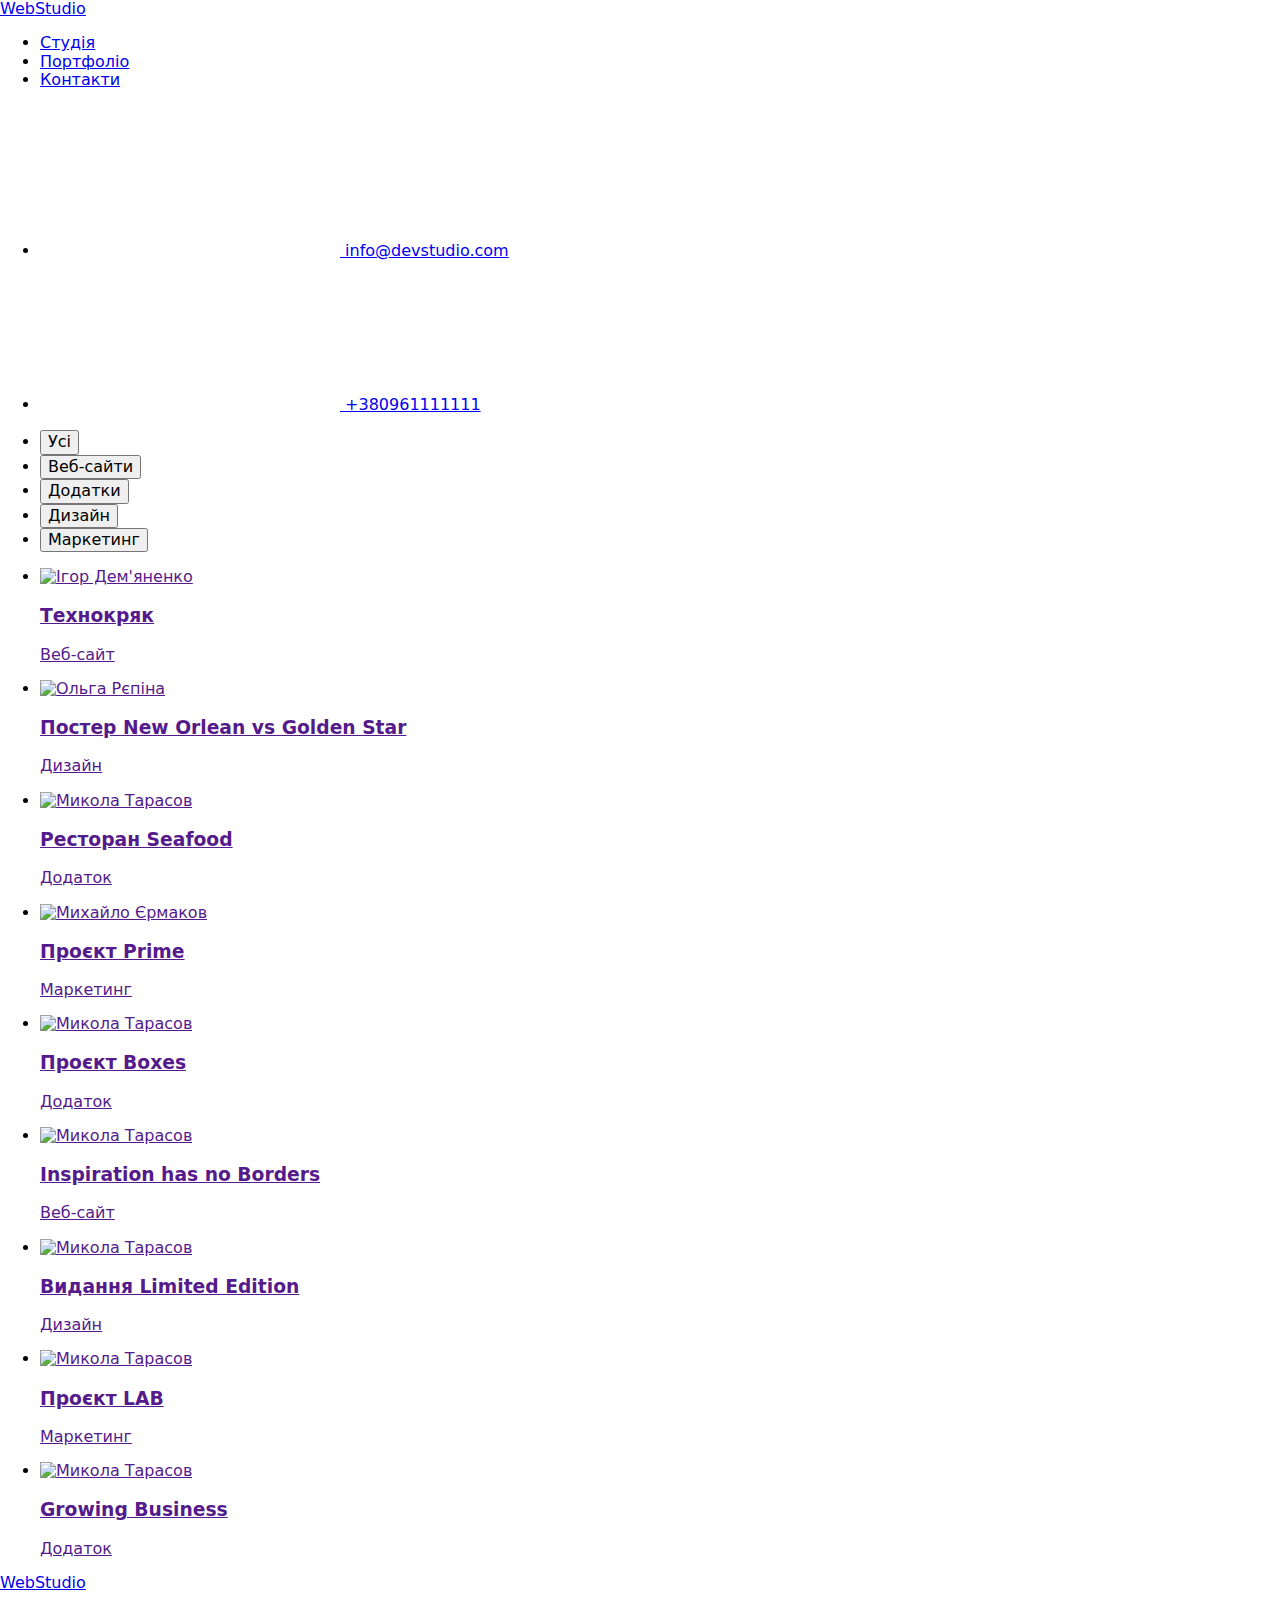
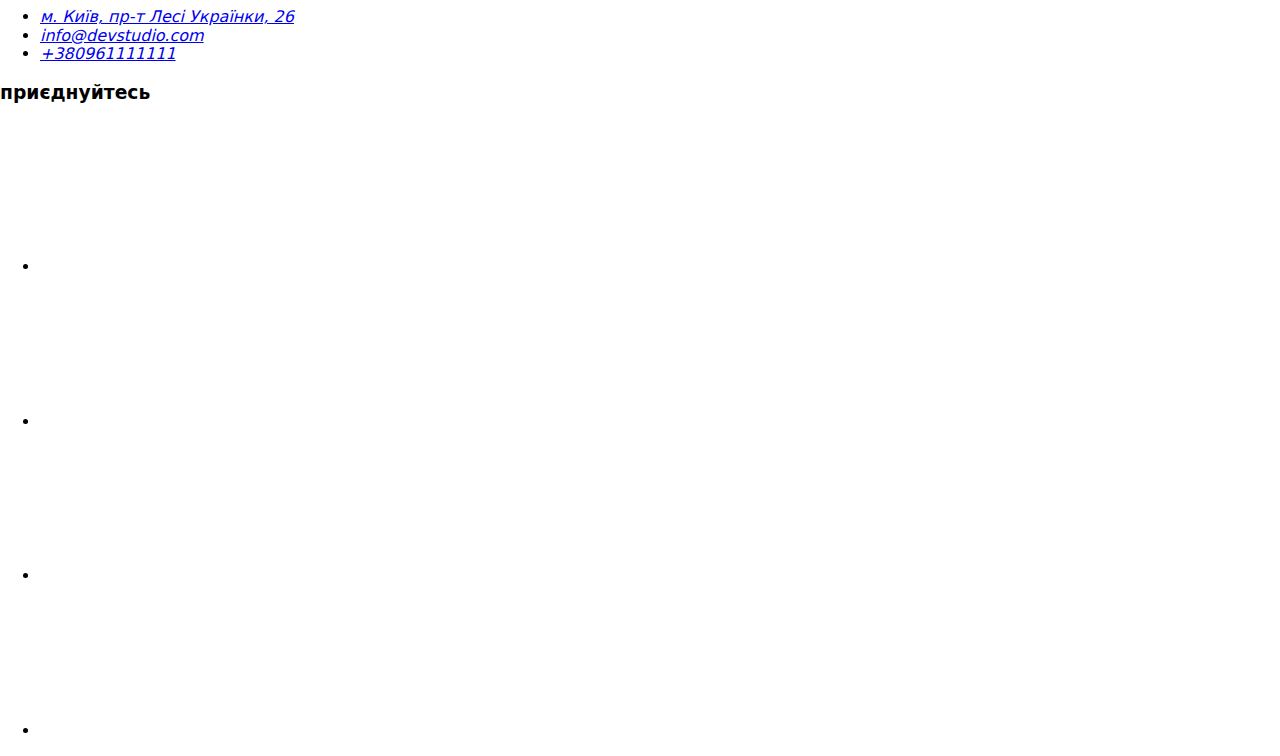
==== portfolio.html @ c767d45b "Add files via upload" ====
<!DOCTYPE html>
<html lang="en">

<head>
    <meta charset="UTF-8">
    <meta http-equiv="X-UA-Compatible" content="IE=edge">
    <meta name="viewport" content="width=, initial-scale=1.0">
    <title>Portfolio</title>

    <link rel="stylesheet"
        href="https://cdnjs.cloudflare.com/ajax/libs/modern-normalize/1.0.0/modern-normalize.min.css" />
    <link rel="stylesheet" href="./css/style.css" />

    <link rel="preconnect" href="https://fonts.googleapis.com">
    <link rel="preconnect" href="https://fonts.gstatic.com" crossorigin>
    <link
        href="https://fonts.googleapis.com/css2?family=Raleway:wght@700&family=Roboto:wght@400;500;700;900&display=swap"
        rel="stylesheet">

</head>

<body>

    <header class="page-header">
        <div class="container page-header-container">
            <nav class="page-nav">
                <a href="./index.html" class="logo logohead link">
                    Web<span class="header-logo-span">Studio</span>
                </a>
                <ul class="nav-list list">
                    <li class="nav-item"><a href="#" class="nav-link link">Студія</a></li>
                    <li class="nav-item"><a href="./portfolio.html" class="nav-link link">Портфоліо</a></li>
                    <li class="nav-item"><a href="#" class="nav-link link">Контакти</a></li>
                </ul>
            </nav>
            <ul class="contact-list list">
                <li class="contact-item">
                    <a href="mailto:info@devstudio.com" class="contact-list-link link">
                        <svg lang="en" aria-label="envelope icon" class="envelope-list-icon">
                            <use href="./images/sprite.svg#icon-envelope"></use>
                        </svg>
                        info@devstudio.com
                    </a>
                </li>
                <li class="contact-item">
                    <a href="tel:+380961111111" class="contact-list-link link">
                        <svg lang="en" aria-label="smartphone icon" class="smartphone-list-icon">
                            <use href="./images/sprite.svg#icon-smartphone"></use>
                        </svg>
                        +380961111111
                    </a>
                </li>
            </ul>
        </div>
    </header>

    <main>
        <section class="section">
            <div class="container">
                <h1 hidden>Приклади робіт у портфоліо</h1>
                <ul class="list filters-list">
                    <li><button type="button" class="filters-button">Усі</button></li>
                    <li><button type="button" class="filters-button">Веб-сайти</button></li>
                    <li><button type="button" class="filters-button">Додатки</button></li>
                    <li><button type="button" class="filters-button">Дизайн</button></li>
                    <li><button type="button" class="filters-button">Маркетинг</button></li>
                </ul>

                <h2 hidden>Роботи у портфоліо</h2>
                <ul class="list flex-list portfolio-list">
                    <li class="portfolio-list-li">
                        <a href="" class="portfolio-list-link link">
                            <img width="370" src="./images/technocrack.jpg" alt="Ігор Дем'яненко">
                            <div class="portfolio-text">
                                <h3 class="portfolio-works">Технокряк</h3>
                                <p class="portfolio-works-type">Веб-сайт</p>
                            </div>
                        </a>
                    </li>
                    <li>
                        <a href="" class="portfolio-list-link link">
                            <img width="370" src="./images/poster.jpg" alt="Ольга Рєпіна">
                        <div class="portfolio-text">
                            <h3 class="portfolio-works">Постер New Orlean vs Golden Star</h3>
                            <p class="portfolio-works-type">Дизайн</p>
                        </div>
                        </a>
                    </li>
                    <li>
                        <a href="" class="portfolio-list-link link">
                            <img width="370" src="./images/restaurantseafood.jpg" alt="Микола Тарасов">
                        <div class="portfolio-text">
                            <h3 class="portfolio-works">Ресторан Seafood</h3>
                            <p class="portfolio-works-type">Додаток</p>
                        </div>
                        </a>
                    </li>
                    <li>    
                        <a href="" class="portfolio-list-link link">
                            <img width="370" src="./images/projectprime.jpg" alt="Михайло Єрмаков">
                        <div class="portfolio-text">
                            <h3 class="portfolio-works">Проєкт Prime</h3>
                            <p class="portfolio-works-type">Маркетинг</p>
                        </div>
                        </a>
                    </li>
                    <li>
                        <a href="" class="portfolio-list-link link">
                            <img width="370" src="./images/projectboxes.jpg" alt="Микола Тарасов">
                        <div class="portfolio-text">
                            <h3 class="portfolio-works">Проєкт Boxes</h3>
                            <p class="portfolio-works-type">Додаток</p>
                        </div>
                        </a>
                    </li>
                    <li>
                        <a href="" class="portfolio-list-link link">
                            <img width="370" src="./images/noborders.jpg" alt="Микола Тарасов">
                        <div class="portfolio-text">
                            <h3 class="portfolio-works">Inspiration has no Borders</h3>
                            <p class="portfolio-works-type">Веб-сайт</p>
                        </div>
                        </a>
                    </li>
                    <li>
                        <a href="" class="portfolio-list-link link">
                            <img width="370" src="./images/limitededition.jpg" alt="Микола Тарасов">
                        <div class="portfolio-text">
                            <h3 class="portfolio-works">Видання Limited Edition</h3>
                            <p class="portfolio-works-type">Дизайн</p>
                        </div>
                        </a>
                    </li>
                    <li>
                        <a href="" class="portfolio-list-link link">
                            <img width="370" src="./images/projectlab.jpg" alt="Микола Тарасов">
                        <div class="portfolio-text">
                            <h3 class="portfolio-works">Проєкт LAB</h3>
                            <p class="portfolio-works-type">Маркетинг</p>
                        </div>
                        </a>
                    </li>
                    <li>
                        <a href="" class="portfolio-list-link link">
                            <img width="370" src="./images/growingbusiness.jpg" alt="Микола Тарасов">
                        <div class="portfolio-text">
                            <h3 class="portfolio-works">Growing Business</h3>
                            <p class="portfolio-works-type">Додаток</p>
                        </div>
                        </a>
                    </li>
                </ul>
            </div>
        </section>
    </main>

    <footer>
        <div class="container footer-flex">
            <div>
                <a href="./index.html" class="logo footerlogo link">
                    Web<span class="footer-logo-span">Studio</span>
                </a>
                <address>
                    <ul class="list footer-list">
                        <li><a href="https://goo.gl/maps/CPtrU1FHBa2aNyZL9" target="_blank"
                                rel="noopener noreferrer nofollow" class="address-street link">м. Київ, пр-т Лесі Українки,
                                26</a></li>
                        <li><a href="mailto:info@devstudio.com" class="address-mail-tel link">info@devstudio.com</a></li>
                        <li><a href="tel:+380961111111" class="address-mail-tel link">+380961111111</a></li>
                    </ul>
                </address>
            </div>
            <div>
                <h3 class="join-us-text">приєднуйтесь</h3>
                <ul class="list join-us-list">
                    <li class="join-us-list-item">
                        <a href="" class="join-us-list-link">
                            <svg lang="en" aria-label="instagram icon" class="join-us-list-icon">
                                <use href="./images/sprite.svg#icon-instagram"></use>
                            </svg>
                        </a>
                    </li>
                    <li class="join-us-list-item">
                        <a href="" class="join-us-list-link">
                            <svg lang="en" aria-label="twitter icon" class="join-us-list-icon">
                                <use href="./images/sprite.svg#icon-twitter"></use>
                            </svg>
                        </a>
                    </li>
                    <li class="join-us-list-item">
                        <a href="" class="join-us-list-link">
                            <svg lang="en" aria-label="facebook icon" class="join-us-list-icon">
                                <use href="./images/sprite.svg#icon-facebook"></use>
                            </svg>
                        </a>
                    </li>
                    <li class="join-us-list-item">
                        <a href="" class="join-us-list-link">
                            <svg lang="en" aria-label="linkedin icon" class="join-us-list-icon">
                                <use href="./images/sprite.svg#icon-linkedin"></use>
                            </svg>
                        </a>
                    </li>
                </ul>
            </div>
        </div>
    </footer>

</body>

</html>
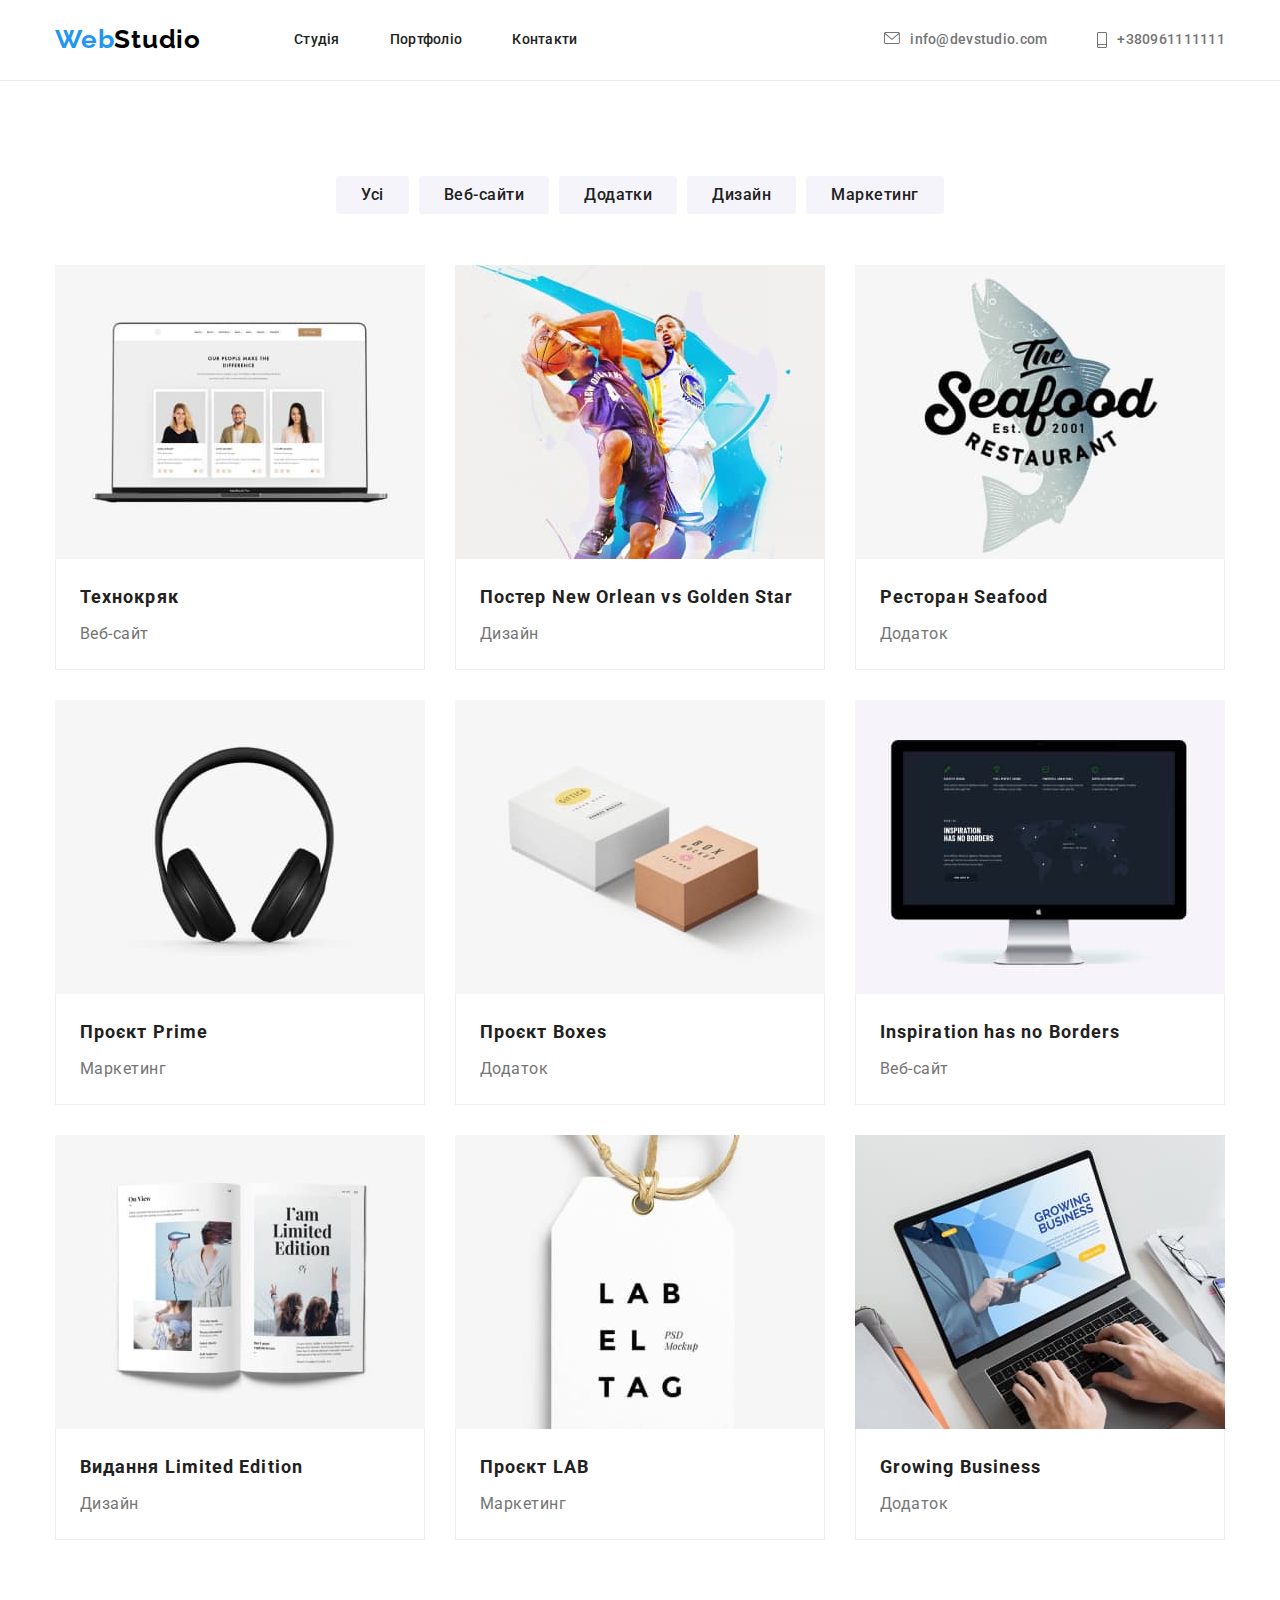
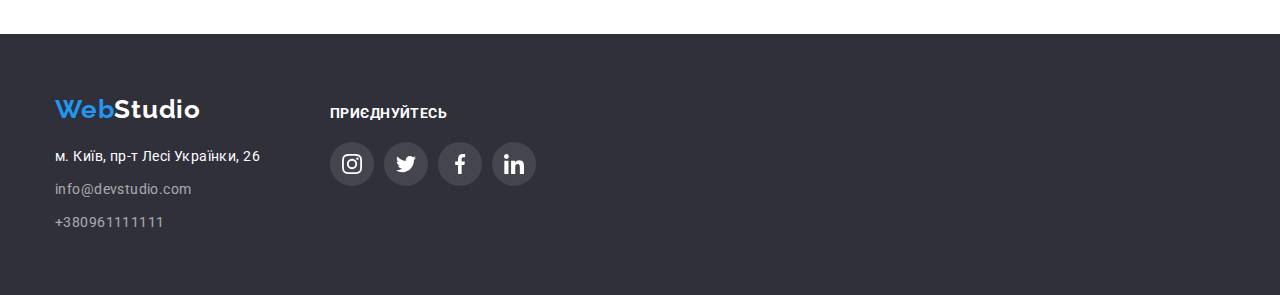
==== commit 6a8fa9ce: "js script" ====
--- a/portfolio.html
+++ b/portfolio.html
@@ -206,6 +206,8 @@
         </div>
     </footer>
 
+    <script src="./js/modal.js"></script>
+
 </body>
 
 </html>--- a/css/style.css
+++ b/css/style.css
@@ -0,0 +1,624 @@
+:root {
+    --accent-color: #2196F3;
+    --background-color: #757575;
+
+    --primary-font: 'Roboto', sans-serif;
+    --secondary-font: 'Raleway', sans-serif;
+}
+
+h1,
+h2,
+h3,
+h4,
+h5,
+h6,
+p {
+    margin: 0;
+    padding: 0;
+}
+
+ul,
+ol {
+    margin: 0;
+    padding: 0;
+}
+
+.link {
+    text-decoration: none;
+}
+
+.list * {
+    list-style: none;
+}
+
+img {
+    display: block;
+    max-width: 100%;
+    height: auto;
+}
+
+.logo,
+button,
+.link {
+    cursor: pointer;
+}
+
+.container {
+    width: 1200px;
+    margin-left: auto;
+    margin-right: auto;
+    padding-left: 15px;
+    padding-right: 15px;
+}
+
+/* ###====== components ======### */
+
+/* ========= header ========= */
+
+.page-header-container,
+.page-nav {
+    display: flex;
+}
+
+.page-header {
+    border-bottom: 1px solid #ECECEC;
+}
+
+.logo {
+    font-family: var(--secondary-font);
+    font-weight: 700;
+    font-size: 26px;
+    line-height: 1.19;
+    /* identical to box height */
+    letter-spacing: 0.03em;
+
+    color: var(--accent-color);
+}
+
+.logohead {
+    display: inline-block;
+    padding-bottom: 24px;
+    padding-top: 24px;
+    margin-right: 93px;
+}
+
+.header-logo-span {
+    color: #000000;
+}
+
+/* ========= nav ========= */
+
+.nav-list,
+.contact-list {
+    display: flex;
+    column-gap: 50px;
+}
+
+.contact-list {
+    margin-left: auto;
+}
+
+.nav-link,
+.contact-list-link {
+    font-family: var(--primary-font);
+    font-size: 14px;
+    font-weight: 500;
+    line-height: 1.14;
+    letter-spacing: 0.02em;
+
+    display: inline-block;
+    padding-bottom: 32px;
+    padding-top: 32px;
+
+}
+
+.nav-link {
+    color: #212121;
+}
+
+.contact-list-link {
+    color: var(--background-color);
+}
+
+.nav-link:hover,
+.contact-list-link:hover,
+.nav-link:focus,
+.contact-list-link:focus {
+    color: var(--accent-color);
+}
+
+.contact-list-link {
+    display: flex;
+    column-gap: 10px;
+}
+
+.envelope-list-icon {
+    width: 16px;
+    height: 12px;
+    fill: #757575;
+}
+
+.smartphone-list-icon {
+    width: 10px;
+    height: 16px;
+    fill: #757575;
+}
+
+.contact-list-link:hover .envelope-list-icon,
+.contact-list-link:focus .envelope-list-icon,
+.contact-list-link:hover .smartphone-list-icon,
+.contact-list-link:focus .smartphone-list-icon {
+    fill: var(--accent-color);
+}
+
+/* ========= body index ========= */
+
+/* ========= шапка к кнопкою замовити ========= */
+
+.section {
+    padding-top: 94px;
+    padding-bottom: 94px;
+}
+
+.section-order {
+    padding-top: 200px;
+    padding-bottom: 200px;
+    text-align: center;
+
+    background-color: #2F303A;
+    color: #FFFFFF;
+
+    background-image: linear-gradient(rgba(47, 48, 58, 0.4), rgba(47, 48, 58, 0.4)), url('../images/background.jpg');
+}
+
+.section-order > img {
+    object-fit: cover;
+}
+
+.order-text {
+    width: 696px;
+    margin-bottom: 30px;
+    margin-left: auto;
+    margin-right: auto;
+
+    font-family: var(--primary-font);
+    font-weight: 900;
+    font-size: 44px;
+    line-height: 1.37;
+
+    letter-spacing: 0.06em;
+    text-transform: uppercase;
+}
+
+.order-button {
+    padding: 10px 32px 10px 32px;
+
+    background-color: var(--accent-color);
+    color: #FFFFFF;
+
+    font-family: var(--primary-font);
+    font-style: normal;
+    font-weight: 500;
+    font-size: 16px;
+    line-height: 1.88;
+    text-align: center;
+    letter-spacing: 0.06em;
+
+    box-shadow: 0px 4px 4px rgba(0, 0, 0, 0.15);
+    border-radius: 4px;
+    border-color: rgba(0, 0, 0, 0.15);
+}
+
+.order-button:hover {
+    background-color: #188CE8;
+}
+
+/* ========= блок особливостi ========= */
+
+.features-box {
+    padding-bottom: 0;
+}
+
+.features-list {
+    display: flex;
+    column-gap: 30px;
+}
+
+.features-list-width {
+    width: 270px;
+}
+
+.features {
+    margin-top: 0;
+    margin-bottom: 10px;
+
+    font-family: var(--primary-font);
+    font-weight: 700;
+    font-size: 14px;
+    line-height: 1.14;
+    letter-spacing: 0.03em;
+    text-transform: uppercase;
+
+    color: #212121;
+}
+
+.features-text {
+    font-family: var(--primary-font);
+    font-weight: 400;
+    font-size: 14px;
+    line-height: 1.71;
+    /* or 171% */
+    letter-spacing: 0.03em;
+
+    color: var(--background-color);
+}
+
+/* ========= svg icons in features ========= */
+
+.features-icon {
+    width: 70px;
+    height: 70px;
+}
+
+.features-icon-box {
+    display: flex;
+    align-items: center;
+    justify-content: center;
+
+    padding: 25px 0 25px 0;
+    margin-bottom: 30px;
+
+    background-color: #F5F4FA;
+}
+
+/* ========= чим займаємося ========= */
+
+.photo-wraper-box {
+    padding-bottom: 94px;
+}
+
+.photo-wraper {
+    display: flex;
+    justify-content: center;
+    column-gap: 30px;
+}
+
+/* ========= команда ========= */
+
+.team-section {
+    background-color: #F5F4FA;
+}
+
+.flex-list {
+    display: flex;
+    column-gap: 30px;
+}
+
+.team-li {
+    padding-bottom: 30px;
+    background-color: #FFFFFF;
+
+    box-shadow: 0px 1px 3px rgba(0, 0, 0, 0.12), 0px 1px 1px rgba(0, 0, 0, 0.14), 0px 2px 1px rgba(0, 0, 0, 0.2);
+    border-radius: 0px 0px 4px 4px;
+}
+
+.team-text,
+.whatwedo-text,
+.clients-text {
+    margin-bottom: 50px;
+
+    font-family: var(--primary-font);
+    font-weight: 700;
+    font-size: 36px;
+    line-height: 1.17;
+    text-align: center;
+    letter-spacing: 0.03em;
+
+    color: #212121;
+}
+
+.teamname {
+    padding-top: 30px;
+    margin-bottom: 10px;
+    margin-top: 0;
+
+    font-family: var(--primary-font);
+    font-weight: 500;
+    font-size: 16px;
+    line-height: 1.19;
+    /* identical to box height */
+    text-align: center;
+    letter-spacing: 0.03em;
+
+    color: #212121;
+}
+
+.teamtext {
+    margin-bottom: 16px;
+
+    font-family: var(--primary-font);
+    font-weight: 400;
+    font-size: 16px;
+    line-height: 1.19;
+    /* identical to box height */
+    text-align: center;
+    letter-spacing: 0.03em;
+
+    color: var(--background-color);
+}
+
+/* ========= svg icons in team ========= */
+
+.social-list {
+    display: flex;
+    justify-content: center;
+    column-gap: 10px;
+}
+
+.social-list-link {
+    display: flex;
+    align-items: center;
+    justify-content: center;
+
+    width: 44px;
+    height: 44px;
+    border-radius: 50%;
+    background-color: #FFFFFF;
+}
+
+.social-list-icon {
+    width: 20px;
+    height: 20px;
+    fill: #AFB1B8;
+}
+
+.social-list-link:hover,
+.social-list-link:focus {
+    background-color: var(--accent-color);
+}
+
+.social-list-link:hover .social-list-icon,
+.social-list-link:focus .social-list-icon {
+    fill: #FFFFFF;
+}
+
+/* ========= clients ========= */
+
+/* ========= svg icons in clients ========= */
+
+.clients-list {
+    display: flex;
+    justify-content: center;
+    column-gap: 30px;
+}
+
+.clients-list-link {
+    display: flex;
+    align-items: center;
+    justify-content: center;
+
+    width: 170px;
+    height: 92px;
+}
+
+.clients-list-icon {
+    width: 106px;
+    height: 60px;
+    fill: #AFB1B8;
+}
+
+.clients-list-link:hover .clients-list-icon,
+.clients-list-link:focus .clients-list-icon {
+    fill: var(--accent-color);
+    border: 0;
+}
+
+.clients-list > li {
+    border: 1px solid #AFB1B8;
+    border-radius: 4px;
+}
+
+.clients-list >li :hover,
+.clients-list >li :focus {
+    border: 1px solid var(--accent-color);
+}
+
+/* ========= footer ========= */
+
+footer {
+    padding-bottom: 60px;
+    padding-top: 60px;
+}
+
+footer,
+address {
+    background-color: #2F303A;
+    font-style: normal;
+}
+
+.address-mail-tel,
+.address-street {
+    display: inline-block;
+}
+
+.footer-list li:nth-child(-n+2) {
+    margin-bottom: 9px;
+}
+
+/* ========= footer logo ========= */
+
+.footerlogo {
+    display: inline-block;
+    margin-bottom: 20px;
+}
+
+.footer-logo-span {
+    color: #FFFFFF;
+}
+
+/* ========= footer links ========= */
+
+.address-street {
+    font-family: var(--primary-font);
+    font-weight: 400;
+    font-size: 14px;
+    line-height: 1.71;
+    letter-spacing: 0.03em;
+
+    color: #FFFFFF;
+}
+
+.address-mail-tel {
+    font-family: var(--primary-font);
+    font-weight: 400;
+    font-size: 14px;
+    line-height: 1.71;
+    letter-spacing: 0.03em;
+
+    color: rgba(255, 255, 255, 0.6);
+}
+
+.address-mail-tel:hover,
+.address-street:hover,
+.address-mail-tel:focus,
+.address-street:focus {
+    color: var(--accent-color);
+}
+
+/* ====== join us ======*/
+
+.footer-flex {
+    display: flex;
+    column-gap: 70px;
+    align-items: baseline;
+}
+
+.join-us-text {
+    margin-bottom: 20px;
+
+    font-family: var(--primary-font);
+    font-style: normal;
+    font-weight: 700;
+    font-size: 14px;
+    line-height: 1.14;
+    letter-spacing: 0.03em;
+    text-transform: uppercase;
+
+    color: #FFFFFF;
+}
+
+.join-us-list {
+    display: flex;
+    justify-content: center;
+    column-gap: 10px;
+}
+
+.join-us-list-link {
+    display: flex;
+    align-items: center;
+    justify-content: center;
+
+    width: 44px;
+    height: 44px;
+    border-radius: 50%;
+    background-color: rgba(255, 255, 255, 0.1);;
+}
+
+.join-us-list-icon {
+    width: 20px;
+    height: 20px;
+    fill: #FFFFFF;
+}
+
+.join-us-list-link:hover,
+.join-us-list-link:focus {
+    background-color: var(--accent-color);
+}
+
+/* ##======= portfolio.html =======## */
+
+/* ======= filters button ======= */
+
+.filters-list {
+    display: flex;
+    column-gap: 8px;
+    justify-content: center;
+    margin-bottom: 50px;
+}
+
+.filters-button {
+    padding: 6px 25px 6px 25px;
+
+    font-family: var(--primary-font);
+    font-weight: 500;
+    font-size: 16px;
+    line-height: 1.62;
+
+    text-align: center;
+    letter-spacing: 0.03em;
+
+    color: #212121;
+    background-color: #F5F4FA;
+
+    border-radius: 4px;
+    border: 1px solid #FFFFFF;
+}
+
+.filters-button:hover,
+.filters-button:focus {
+    color: #FFFFFF;
+    background-color: var(--accent-color);
+    
+    border: 1px solid var(--accent-color);
+    box-shadow: 0px 3px 1px rgba(0, 0, 0, 0.1),
+     0px 1px 2px rgba(0, 0, 0, 0.08), 
+     0px 2px 2px rgba(0, 0, 0, 0.12);
+}
+
+/* ======= portfolio work ======= */
+
+.portfolio-list {
+    flex-wrap: wrap;
+    gap: 30px;
+}
+
+.portfolio-list-link {
+    display: block;
+}
+
+.portfolio-list-link:hover,
+.portfolio-list-link:focus {
+    box-shadow: 0px 3px 1px rgba(0, 0, 0, 0.1), 
+    0px 1px 2px rgba(0, 0, 0, 0.08), 
+    0px 2px 2px rgba(0, 0, 0, 0.12);
+}
+
+.portfolio-text {
+    padding: 20px 24px 20px 24px;
+
+    border: 1px solid #EEEEEE;
+    border-top: 0;
+}
+
+.portfolio-works {
+    margin-bottom: 4px;
+
+    font-family: var(--primary-font);
+    font-weight: 700;
+    font-size: 18px;
+    line-height: 2;
+    letter-spacing: 0.06em;
+
+    color: #212121;
+}
+
+.portfolio-works-type {
+
+    font-family: var(--primary-font);
+    font-weight: 400;
+    font-size: 16px;
+    line-height: 1.88;
+    letter-spacing: 0.03em;
+
+    color: var(--background-color);
+}   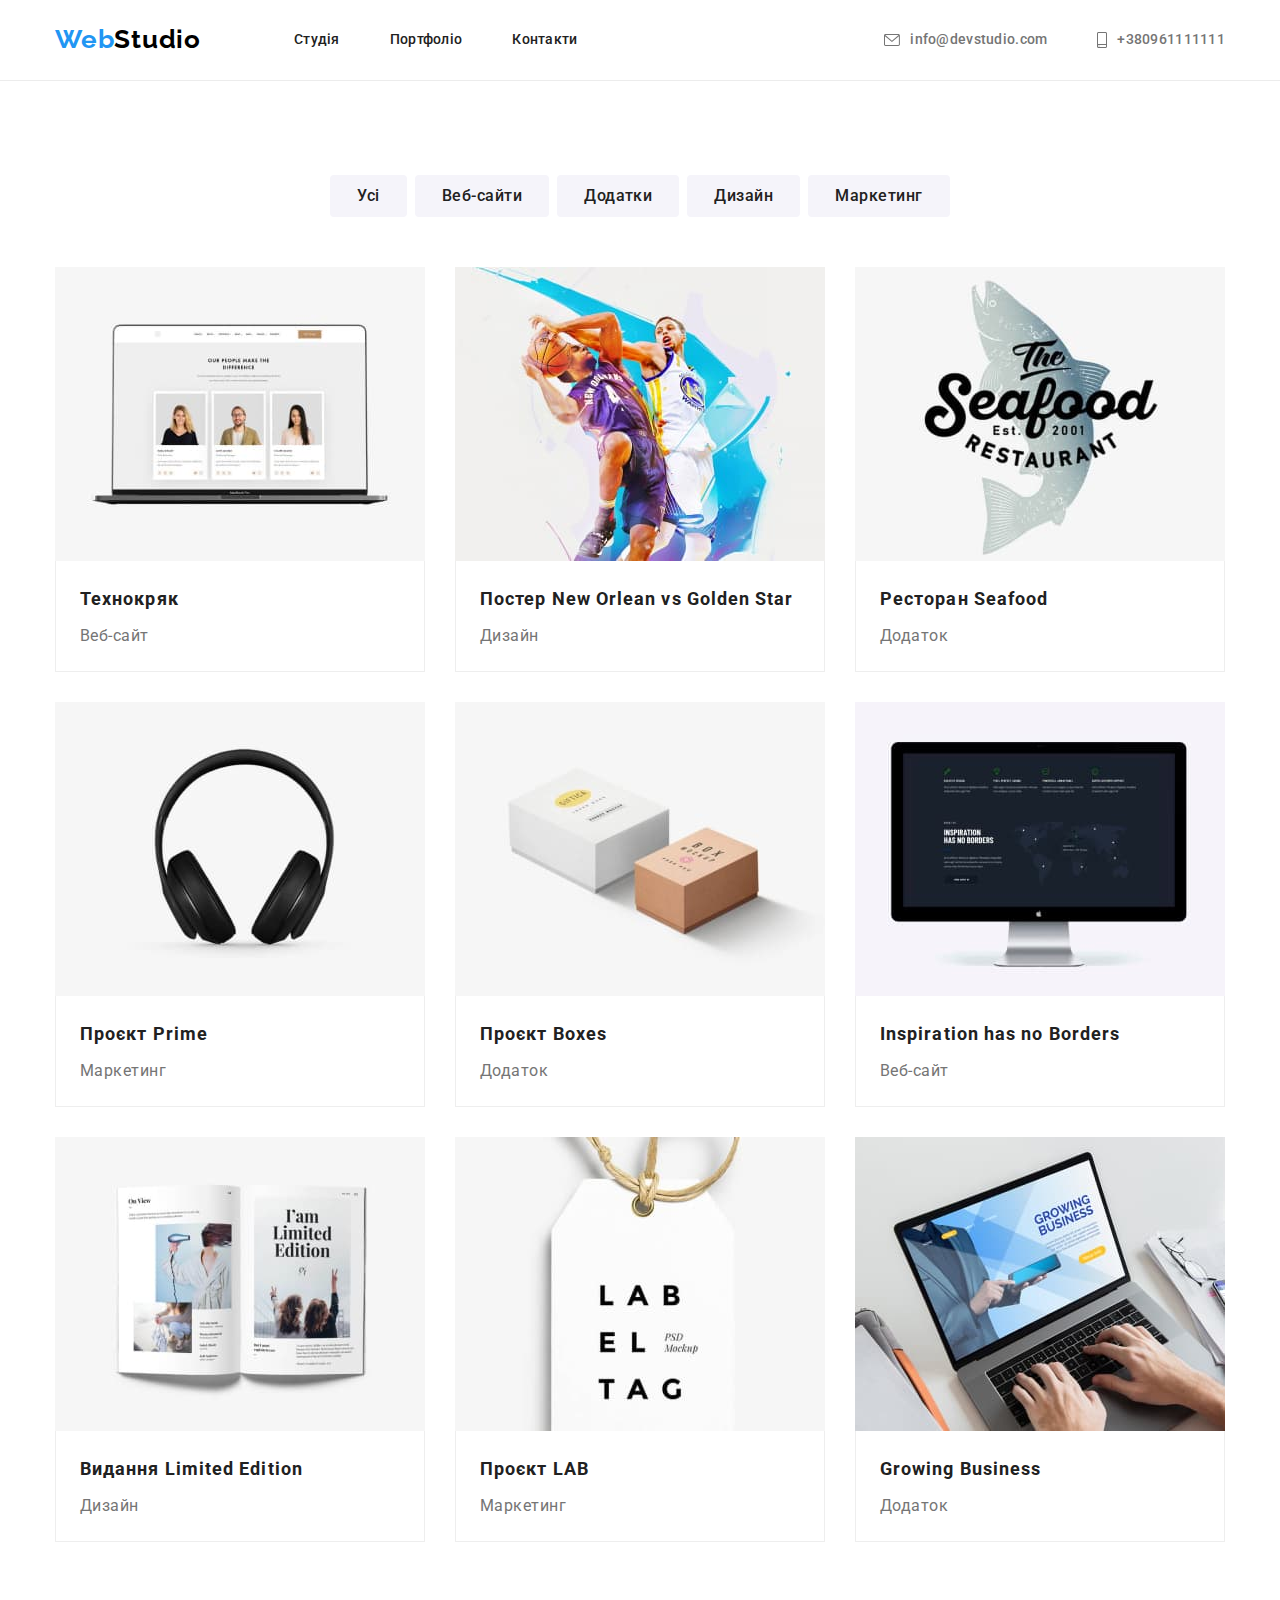
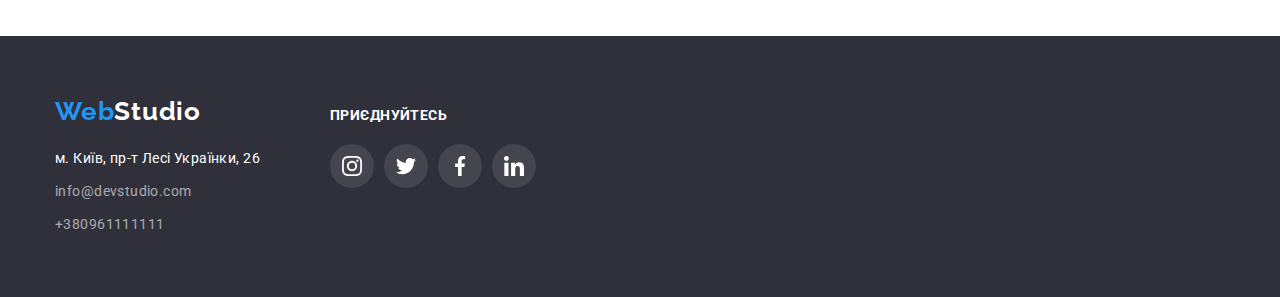
==== commit 418fc337: "wanna sleep" ====
--- a/portfolio.html
+++ b/portfolio.html
@@ -21,16 +21,16 @@
 
 <body>
 
-    <header class="page-header">
+    <header class="page-header header-border">
         <div class="container page-header-container">
             <nav class="page-nav">
                 <a href="./index.html" class="logo logohead link">
                     Web<span class="header-logo-span">Studio</span>
                 </a>
                 <ul class="nav-list list">
-                    <li class="nav-item"><a href="#" class="nav-link link">Студія</a></li>
+                    <li class="nav-item"><a href="./index.html" class="nav-link link">Студія</a></li>
                     <li class="nav-item"><a href="./portfolio.html" class="nav-link link">Портфоліо</a></li>
-                    <li class="nav-item"><a href="#" class="nav-link link">Контакти</a></li>
+                    <li class="nav-item"><a href="#footer" class="nav-link link">Контакти</a></li>
                 </ul>
             </nav>
             <ul class="contact-list list">
@@ -80,73 +80,73 @@
                     <li>
                         <a href="" class="portfolio-list-link link">
                             <img width="370" src="./images/poster.jpg" alt="Ольга Рєпіна">
-                        <div class="portfolio-text">
-                            <h3 class="portfolio-works">Постер New Orlean vs Golden Star</h3>
-                            <p class="portfolio-works-type">Дизайн</p>
-                        </div>
+                            <div class="portfolio-text">
+                                <h3 class="portfolio-works">Постер New Orlean vs Golden Star</h3>
+                                <p class="portfolio-works-type">Дизайн</p>
+                            </div>
                         </a>
                     </li>
                     <li>
                         <a href="" class="portfolio-list-link link">
                             <img width="370" src="./images/restaurantseafood.jpg" alt="Микола Тарасов">
-                        <div class="portfolio-text">
-                            <h3 class="portfolio-works">Ресторан Seafood</h3>
-                            <p class="portfolio-works-type">Додаток</p>
-                        </div>
-                        </a>
-                    </li>
-                    <li>    
+                            <div class="portfolio-text">
+                                <h3 class="portfolio-works">Ресторан Seafood</h3>
+                                <p class="portfolio-works-type">Додаток</p>
+                            </div>
+                        </a>
+                    </li>
+                    <li>
                         <a href="" class="portfolio-list-link link">
                             <img width="370" src="./images/projectprime.jpg" alt="Михайло Єрмаков">
-                        <div class="portfolio-text">
-                            <h3 class="portfolio-works">Проєкт Prime</h3>
-                            <p class="portfolio-works-type">Маркетинг</p>
-                        </div>
+                            <div class="portfolio-text">
+                                <h3 class="portfolio-works">Проєкт Prime</h3>
+                                <p class="portfolio-works-type">Маркетинг</p>
+                            </div>
                         </a>
                     </li>
                     <li>
                         <a href="" class="portfolio-list-link link">
                             <img width="370" src="./images/projectboxes.jpg" alt="Микола Тарасов">
-                        <div class="portfolio-text">
-                            <h3 class="portfolio-works">Проєкт Boxes</h3>
-                            <p class="portfolio-works-type">Додаток</p>
-                        </div>
+                            <div class="portfolio-text">
+                                <h3 class="portfolio-works">Проєкт Boxes</h3>
+                                <p class="portfolio-works-type">Додаток</p>
+                            </div>
                         </a>
                     </li>
                     <li>
                         <a href="" class="portfolio-list-link link">
                             <img width="370" src="./images/noborders.jpg" alt="Микола Тарасов">
-                        <div class="portfolio-text">
-                            <h3 class="portfolio-works">Inspiration has no Borders</h3>
-                            <p class="portfolio-works-type">Веб-сайт</p>
-                        </div>
+                            <div class="portfolio-text">
+                                <h3 class="portfolio-works">Inspiration has no Borders</h3>
+                                <p class="portfolio-works-type">Веб-сайт</p>
+                            </div>
                         </a>
                     </li>
                     <li>
                         <a href="" class="portfolio-list-link link">
                             <img width="370" src="./images/limitededition.jpg" alt="Микола Тарасов">
-                        <div class="portfolio-text">
-                            <h3 class="portfolio-works">Видання Limited Edition</h3>
-                            <p class="portfolio-works-type">Дизайн</p>
-                        </div>
+                            <div class="portfolio-text">
+                                <h3 class="portfolio-works">Видання Limited Edition</h3>
+                                <p class="portfolio-works-type">Дизайн</p>
+                            </div>
                         </a>
                     </li>
                     <li>
                         <a href="" class="portfolio-list-link link">
                             <img width="370" src="./images/projectlab.jpg" alt="Микола Тарасов">
-                        <div class="portfolio-text">
-                            <h3 class="portfolio-works">Проєкт LAB</h3>
-                            <p class="portfolio-works-type">Маркетинг</p>
-                        </div>
+                            <div class="portfolio-text">
+                                <h3 class="portfolio-works">Проєкт LAB</h3>
+                                <p class="portfolio-works-type">Маркетинг</p>
+                            </div>
                         </a>
                     </li>
                     <li>
                         <a href="" class="portfolio-list-link link">
                             <img width="370" src="./images/growingbusiness.jpg" alt="Микола Тарасов">
-                        <div class="portfolio-text">
-                            <h3 class="portfolio-works">Growing Business</h3>
-                            <p class="portfolio-works-type">Додаток</p>
-                        </div>
+                            <div class="portfolio-text">
+                                <h3 class="portfolio-works">Growing Business</h3>
+                                <p class="portfolio-works-type">Додаток</p>
+                            </div>
                         </a>
                     </li>
                 </ul>
@@ -154,7 +154,7 @@
         </section>
     </main>
 
-    <footer>
+    <footer id="footer">
         <div class="container footer-flex">
             <div>
                 <a href="./index.html" class="logo footerlogo link">
@@ -163,9 +163,11 @@
                 <address>
                     <ul class="list footer-list">
                         <li><a href="https://goo.gl/maps/CPtrU1FHBa2aNyZL9" target="_blank"
-                                rel="noopener noreferrer nofollow" class="address-street link">м. Київ, пр-т Лесі Українки,
+                                rel="noopener noreferrer nofollow" class="address-street link">м. Київ, пр-т Лесі
+                                Українки,
                                 26</a></li>
-                        <li><a href="mailto:info@devstudio.com" class="address-mail-tel link">info@devstudio.com</a></li>
+                        <li><a href="mailto:info@devstudio.com" class="address-mail-tel link">info@devstudio.com</a>
+                        </li>
                         <li><a href="tel:+380961111111" class="address-mail-tel link">+380961111111</a></li>
                     </ul>
                 </address>
@@ -206,8 +208,6 @@
         </div>
     </footer>
 
-    <script src="./js/modal.js"></script>
-
 </body>
 
 </html>--- a/css/style.css
+++ b/css/style.css
@@ -60,7 +60,7 @@
     display: flex;
 }
 
-.page-header {
+.header-border {
     border-bottom: 1px solid #ECECEC;
 }
 
@@ -114,9 +114,27 @@
 
 .nav-link {
     color: #212121;
+    position: relative;
+}
+
+.nav-link:hover::after {
+    content: ' ';
+    position: absolute;
+    display: block;
+    bottom: -1px;
+
+    width: 100%;
+    height: 4px;
+    background-color: var(--accent-color);
+    border-radius: 2px;
 }
 
 .contact-list-link {
+    display: flex;
+    column-gap: 10px;
+
+    align-items: center;
+
     color: var(--background-color);
 }
 
@@ -127,11 +145,6 @@
     color: var(--accent-color);
 }
 
-.contact-list-link {
-    display: flex;
-    column-gap: 10px;
-}
-
 .envelope-list-icon {
     width: 16px;
     height: 12px;
@@ -161,6 +174,11 @@
 }
 
 .section-order {
+    background-position: center;
+    background-repeat: no-repeat;
+    background-size: cover;
+    max-width: 1600px;
+
     padding-top: 200px;
     padding-bottom: 200px;
     text-align: center;
@@ -169,10 +187,6 @@
     color: #FFFFFF;
 
     background-image: linear-gradient(rgba(47, 48, 58, 0.4), rgba(47, 48, 58, 0.4)), url('../images/background.jpg');
-}
-
-.section-order > img {
-    object-fit: cover;
 }
 
 .order-text {
@@ -198,7 +212,7 @@
 
     font-family: var(--primary-font);
     font-style: normal;
-    font-weight: 500;
+    font-weight: 700;
     font-size: 16px;
     line-height: 1.88;
     text-align: center;
@@ -213,6 +227,13 @@
     background-color: #188CE8;
 }
 
+/* ========= бекдроп ========= */
+
+.backdrop-is-hidden {
+    opacity: 0;
+    cursor: none;
+}
+
 /* ========= блок особливостi ========= */
 
 .features-box {
@@ -265,13 +286,40 @@
     align-items: center;
     justify-content: center;
 
-    padding: 25px 0 25px 0;
+    height: 120px;
     margin-bottom: 30px;
 
     background-color: #F5F4FA;
 }
 
 /* ========= чим займаємося ========= */
+
+.relative-box {
+    position: relative;
+}
+
+.photo-overlay {
+    position: absolute;
+
+    display: flex;
+    justify-content: center;
+    align-items: center;
+
+    width: 370px;
+    height: 70px;
+    bottom: 0;
+    background-color: rgba(47, 48, 58, 0.8);
+    color: #FFFFFF;
+}
+
+.photo-overlay p {    
+    font-family: var(--primary-font);
+    font-weight: 700;
+    font-size: 14px;
+    line-height: 1.14;
+    letter-spacing: 0.03em;
+    text-transform: uppercase;
+}
 
 .photo-wraper-box {
     padding-bottom: 94px;
@@ -295,7 +343,6 @@
 }
 
 .team-li {
-    padding-bottom: 30px;
     background-color: #FFFFFF;
 
     box-shadow: 0px 1px 3px rgba(0, 0, 0, 0.12), 0px 1px 1px rgba(0, 0, 0, 0.14), 0px 2px 1px rgba(0, 0, 0, 0.2);
@@ -353,6 +400,8 @@
     display: flex;
     justify-content: center;
     column-gap: 10px;
+
+    padding-bottom: 30px;
 }
 
 .social-list-link {
@@ -399,6 +448,9 @@
 
     width: 170px;
     height: 92px;
+
+    border: 1px solid #AFB1B8;
+    border-radius: 4px;
 }
 
 .clients-list-icon {
@@ -410,17 +462,11 @@
 .clients-list-link:hover .clients-list-icon,
 .clients-list-link:focus .clients-list-icon {
     fill: var(--accent-color);
-    border: 0;
-}
-
-.clients-list > li {
-    border: 1px solid #AFB1B8;
-    border-radius: 4px;
-}
-
-.clients-list >li :hover,
-.clients-list >li :focus {
-    border: 1px solid var(--accent-color);
+}
+
+.clients-list-link:hover,
+.clients-list-link:focus {
+    border-color: var(--accent-color);
 }
 
 /* ========= footer ========= */
@@ -521,7 +567,8 @@
     width: 44px;
     height: 44px;
     border-radius: 50%;
-    background-color: rgba(255, 255, 255, 0.1);;
+    background-color: rgba(255, 255, 255, 0.1);
+    ;
 }
 
 .join-us-list-icon {
@@ -561,18 +608,17 @@
     background-color: #F5F4FA;
 
     border-radius: 4px;
-    border: 1px solid #FFFFFF;
+    border-color: transparent;
 }
 
 .filters-button:hover,
 .filters-button:focus {
     color: #FFFFFF;
     background-color: var(--accent-color);
-    
-    border: 1px solid var(--accent-color);
+
     box-shadow: 0px 3px 1px rgba(0, 0, 0, 0.1),
-     0px 1px 2px rgba(0, 0, 0, 0.08), 
-     0px 2px 2px rgba(0, 0, 0, 0.12);
+        0px 1px 2px rgba(0, 0, 0, 0.08),
+        0px 2px 2px rgba(0, 0, 0, 0.12);
 }
 
 /* ======= portfolio work ======= */
@@ -588,9 +634,9 @@
 
 .portfolio-list-link:hover,
 .portfolio-list-link:focus {
-    box-shadow: 0px 3px 1px rgba(0, 0, 0, 0.1), 
-    0px 1px 2px rgba(0, 0, 0, 0.08), 
-    0px 2px 2px rgba(0, 0, 0, 0.12);
+    box-shadow: 0px 3px 1px rgba(0, 0, 0, 0.1),
+        0px 1px 2px rgba(0, 0, 0, 0.08),
+        0px 2px 2px rgba(0, 0, 0, 0.12);
 }
 
 .portfolio-text {
@@ -621,4 +667,4 @@
     letter-spacing: 0.03em;
 
     color: var(--background-color);
-}   +}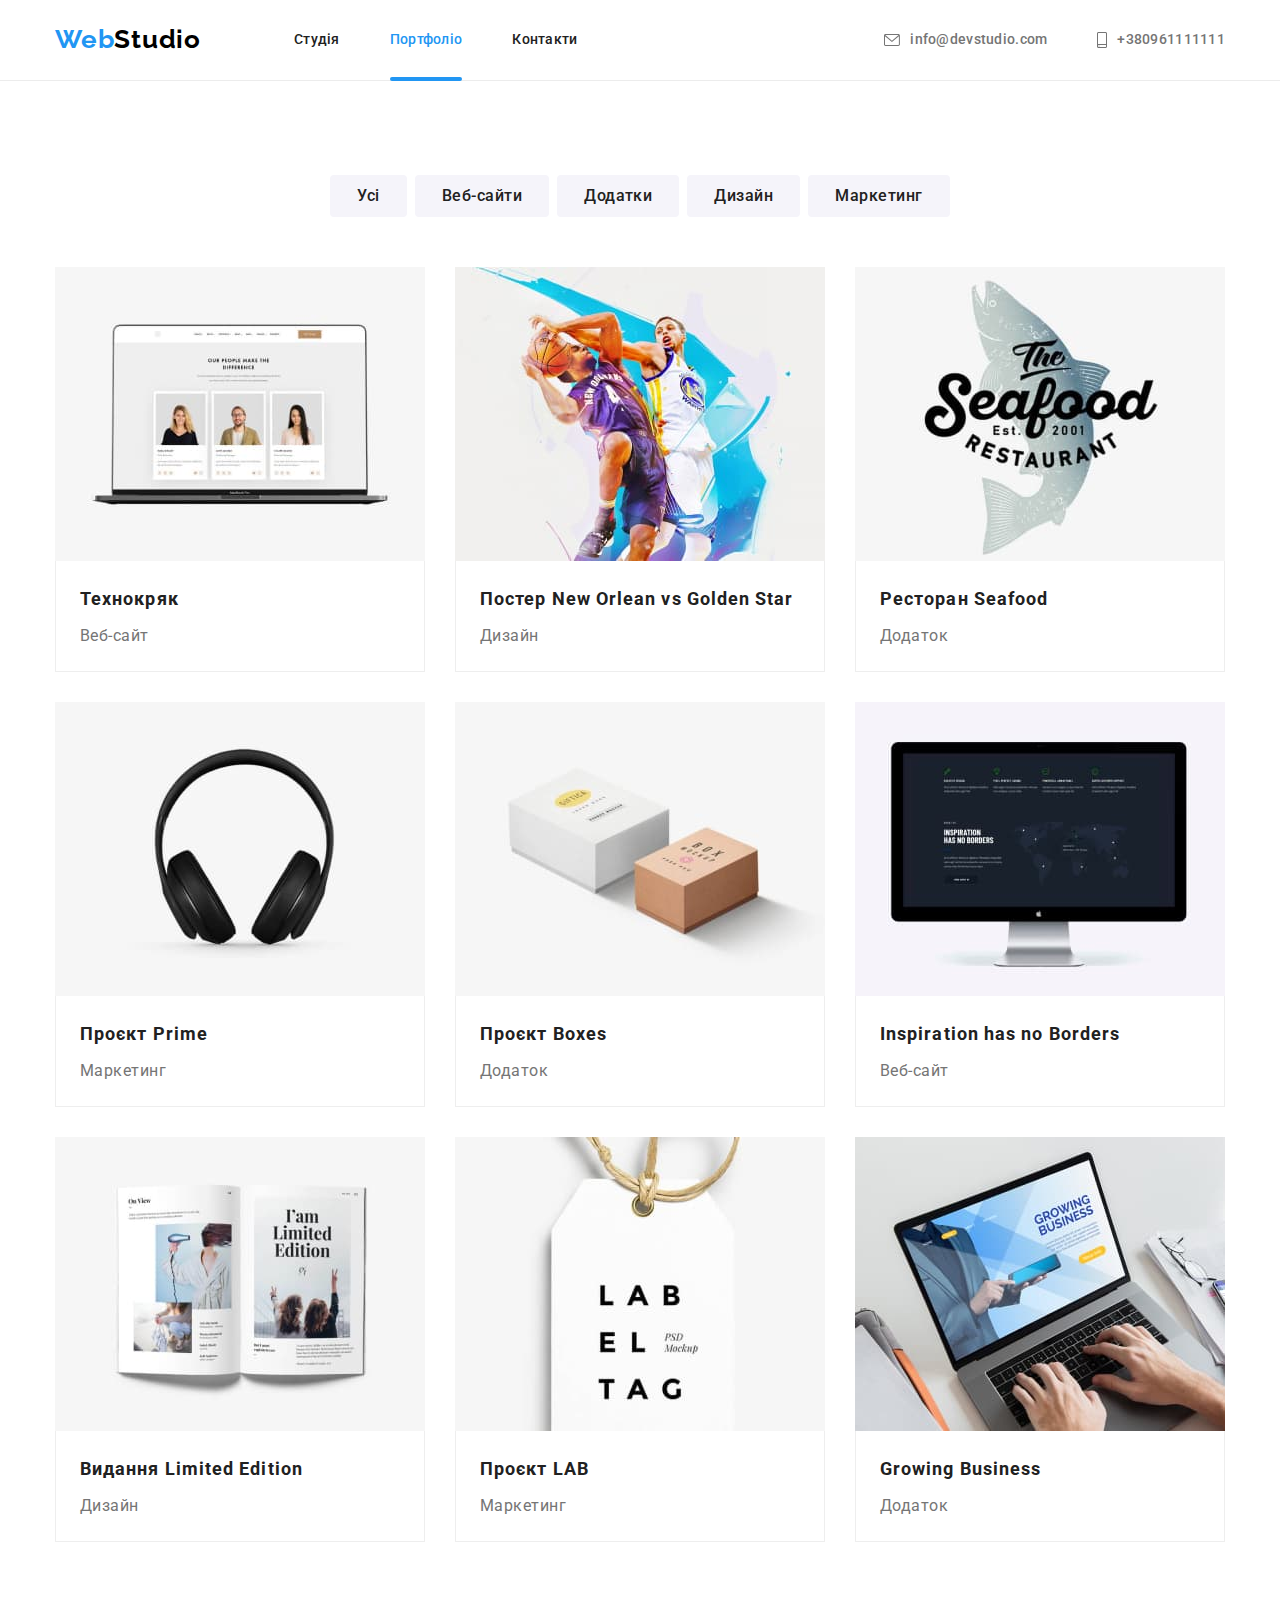
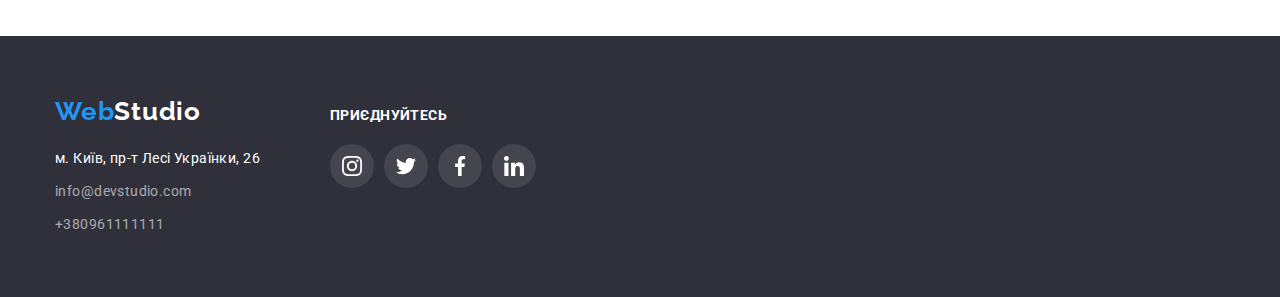
==== commit d73d2425: "modal window" ====
--- a/portfolio.html
+++ b/portfolio.html
@@ -28,9 +28,9 @@
                     Web<span class="header-logo-span">Studio</span>
                 </a>
                 <ul class="nav-list list">
-                    <li class="nav-item"><a href="./index.html" class="nav-link link">Студія</a></li>
-                    <li class="nav-item"><a href="./portfolio.html" class="nav-link link">Портфоліо</a></li>
-                    <li class="nav-item"><a href="#footer" class="nav-link link">Контакти</a></li>
+                    <li><a href="./index.html" class="nav-link link">Студія</a></li>
+                    <li><a href="./portfolio.html" class="nav-link link current-page">Портфоліо</a></li>
+                    <li><a href="#footer" class="nav-link link">Контакти</a></li>
                 </ul>
             </nav>
             <ul class="contact-list list">
@@ -70,79 +70,123 @@
                 <ul class="list flex-list portfolio-list">
                     <li class="portfolio-list-li">
                         <a href="" class="portfolio-list-link link">
-                            <img width="370" src="./images/technocrack.jpg" alt="Ігор Дем'яненко">
+                            <div class="portfolio-overlay-wrap">
+                                <img width="370" src="./images/technocrack.jpg" alt="Зображення комп'ютера">
+                                <div class="portfolio-overlay">Ресурс пропонує комплексні пропозиції з різним рівнем функціоналу та сервісів. Все це дозволить відвідувачу отримати
+                                вичерпні відомості про компанію чи приватну особу.</div>
+                            </div>
                             <div class="portfolio-text">
                                 <h3 class="portfolio-works">Технокряк</h3>
                                 <p class="portfolio-works-type">Веб-сайт</p>
                             </div>
                         </a>
                     </li>
-                    <li>
-                        <a href="" class="portfolio-list-link link">
-                            <img width="370" src="./images/poster.jpg" alt="Ольга Рєпіна">
+                    <li class="portfolio-list-li">
+                        <a href="" class="portfolio-list-link link">
+                            <div class="portfolio-overlay-wrap">
+                                <img width="370" src="./images/poster.jpg" alt="Зображення постера">
+                                <div class="portfolio-overlay">Ресурс пропонує комплексні пропозиції з різним рівнем функціоналу та сервісів. Все це
+                                    дозволить відвідувачу отримати вичерпні відомості про компанію чи приватну особу.
+                                </div>
+                            </div>
                             <div class="portfolio-text">
                                 <h3 class="portfolio-works">Постер New Orlean vs Golden Star</h3>
                                 <p class="portfolio-works-type">Дизайн</p>
                             </div>
                         </a>
                     </li>
-                    <li>
-                        <a href="" class="portfolio-list-link link">
-                            <img width="370" src="./images/restaurantseafood.jpg" alt="Микола Тарасов">
+                    <li class="portfolio-list-li">
+                        <a href="" class="portfolio-list-link link">
+                            <div class="portfolio-overlay-wrap">
+                                <img width="370" src="./images/restaurantseafood.jpg" alt="Микола Тарасов">
+                                <div class="portfolio-overlay">Ресурс пропонує комплексні пропозиції з різним рівнем функціоналу та сервісів. Все це
+                                    дозволить відвідувачу отримати
+                                    вичерпні відомості про компанію чи приватну особу.</div>
+                            </div>  
                             <div class="portfolio-text">
                                 <h3 class="portfolio-works">Ресторан Seafood</h3>
                                 <p class="portfolio-works-type">Додаток</p>
                             </div>
                         </a>
                     </li>
-                    <li>
-                        <a href="" class="portfolio-list-link link">
+                    <li class="portfolio-list-li">
+                        <a href="" class="portfolio-list-link link">
+                            <div class="portfolio-overlay-wrap">
                             <img width="370" src="./images/projectprime.jpg" alt="Михайло Єрмаков">
+                                <div class="portfolio-overlay">Ресурс пропонує комплексні пропозиції з різним рівнем функціоналу та сервісів. Все це
+                                    дозволить відвідувачу отримати
+                                    вичерпні відомості про компанію чи приватну особу.</div>
+                            </div>
                             <div class="portfolio-text">
                                 <h3 class="portfolio-works">Проєкт Prime</h3>
                                 <p class="portfolio-works-type">Маркетинг</p>
                             </div>
                         </a>
                     </li>
-                    <li>
-                        <a href="" class="portfolio-list-link link">
+                    <li class="portfolio-list-li">
+                        <a href="" class="portfolio-list-link link">
+                            <div class="portfolio-overlay-wrap">
                             <img width="370" src="./images/projectboxes.jpg" alt="Микола Тарасов">
+                                <div class="portfolio-overlay">Ресурс пропонує комплексні пропозиції з різним рівнем функціоналу та сервісів. Все це
+                                    дозволить відвідувачу отримати
+                                    вичерпні відомості про компанію чи приватну особу.</div>
+                            </div>
                             <div class="portfolio-text">
                                 <h3 class="portfolio-works">Проєкт Boxes</h3>
                                 <p class="portfolio-works-type">Додаток</p>
                             </div>
                         </a>
                     </li>
-                    <li>
-                        <a href="" class="portfolio-list-link link">
-                            <img width="370" src="./images/noborders.jpg" alt="Микола Тарасов">
+                    <li class="portfolio-list-li">
+                        <a href="" class="portfolio-list-link link">
+                            <div class="portfolio-overlay-wrap">
+                                <img width="370" src="./images/noborders.jpg" alt="Микола Тарасов">
+                                <div class="portfolio-overlay">Ресурс пропонує комплексні пропозиції з різним рівнем функціоналу та сервісів. Все це
+                                    дозволить відвідувачу отримати
+                                    вичерпні відомості про компанію чи приватну особу.</div>
+                            </div>
                             <div class="portfolio-text">
                                 <h3 class="portfolio-works">Inspiration has no Borders</h3>
                                 <p class="portfolio-works-type">Веб-сайт</p>
                             </div>
                         </a>
                     </li>
-                    <li>
-                        <a href="" class="portfolio-list-link link">
-                            <img width="370" src="./images/limitededition.jpg" alt="Микола Тарасов">
+                    <li class="portfolio-list-li">
+                        <a href="" class="portfolio-list-link link">
+                            <div class="portfolio-overlay-wrap">
+                                <img width="370" src="./images/limitededition.jpg" alt="Микола Тарасов">
+                                <div class="portfolio-overlay">Ресурс пропонує комплексні пропозиції з різним рівнем функціоналу та сервісів. Все це
+                                    дозволить відвідувачу отримати
+                                    вичерпні відомості про компанію чи приватну особу.</div>
+                            </div>
                             <div class="portfolio-text">
                                 <h3 class="portfolio-works">Видання Limited Edition</h3>
                                 <p class="portfolio-works-type">Дизайн</p>
                             </div>
                         </a>
                     </li>
-                    <li>
-                        <a href="" class="portfolio-list-link link">
-                            <img width="370" src="./images/projectlab.jpg" alt="Микола Тарасов">
+                    <li class="portfolio-list-li">
+                        <a href="" class="portfolio-list-link link">
+                            <div class="portfolio-overlay-wrap">
+                                <img width="370" src="./images/projectlab.jpg" alt="Микола Тарасов">
+                                <div class="portfolio-overlay">Ресурс пропонує комплексні пропозиції з різним рівнем функціоналу та сервісів. Все це
+                                    дозволить відвідувачу отримати
+                                    вичерпні відомості про компанію чи приватну особу.</div>
+                            </div>
                             <div class="portfolio-text">
                                 <h3 class="portfolio-works">Проєкт LAB</h3>
                                 <p class="portfolio-works-type">Маркетинг</p>
                             </div>
                         </a>
                     </li>
-                    <li>
-                        <a href="" class="portfolio-list-link link">
-                            <img width="370" src="./images/growingbusiness.jpg" alt="Микола Тарасов">
+                    <li class="portfolio-list-li">
+                        <a href="" class="portfolio-list-link link">
+                            <div class="portfolio-overlay-wrap">
+                                <img width="370" src="./images/growingbusiness.jpg" alt="Микола Тарасов">
+                                <div class="portfolio-overlay">Ресурс пропонує комплексні пропозиції з різним рівнем функціоналу та сервісів. Все це
+                                    дозволить відвідувачу отримати
+                                    вичерпні відомості про компанію чи приватну особу.</div>
+                            </div>
                             <div class="portfolio-text">
                                 <h3 class="portfolio-works">Growing Business</h3>
                                 <p class="portfolio-works-type">Додаток</p>
--- a/css/style.css
+++ b/css/style.css
@@ -117,7 +117,11 @@
     position: relative;
 }
 
-.nav-link:hover::after {
+.current-page{
+    color: var(--accent-color);
+}
+
+.current-page:after {
     content: ' ';
     position: absolute;
     display: block;
@@ -227,13 +231,6 @@
     background-color: #188CE8;
 }
 
-/* ========= бекдроп ========= */
-
-.backdrop-is-hidden {
-    opacity: 0;
-    cursor: none;
-}
-
 /* ========= блок особливостi ========= */
 
 .features-box {
@@ -667,4 +664,94 @@
     letter-spacing: 0.03em;
 
     color: var(--background-color);
+}
+
+/* ======= portfolio overlay ======= */
+
+.portfolio-overlay-wrap {
+    position: relative;
+    overflow: hidden;
+}
+
+.portfolio-overlay{
+    position: absolute;
+    content: '';
+    transform: translateY(100%);
+    transition: transform   250ms cubic-bezier(0.4, 0, 0.2, 1);
+
+    top: 0;
+    left: 0;
+    width: 100%;
+    height: 100%;
+    
+    padding: 63px 24px 63px 24px;
+    background: rgba(33, 150, 243, 0.9);;
+
+    font-family: var(--primary-font);
+    font-style: normal;
+    font-weight: 400;
+    font-size: 18px;
+    line-height: 1.55;
+    letter-spacing: 0.03em;
+
+    color: #FFFFFF;
+}
+
+.portfolio-list-li:hover .portfolio-overlay {
+    transform: translateY(0);
+}
+
+/* ========= бекдроп ========= */
+
+.is-hidden {
+    pointer-events: none;
+    visibility: hidden;
+    opacity: 0;
+}
+
+.backdrop {
+    position: fixed;
+    z-index: 100;
+    top: 0;
+    left: 0;
+    width: 100%;
+    height: 100%;
+
+    background: rgba(0, 0, 0, 0.2);
+}
+
+.modal {
+    position: absolute;
+    top: 50%;
+    left: 50%;
+    transform: translate(-50%, -50%);
+
+    width: 528px;
+    height: 581px;
+
+    background: #FFFFFF;
+    box-shadow: 0px 1px 3px rgba(0, 0, 0, 0.12), 0px 1px 1px rgba(0, 0, 0, 0.14), 0px 2px 1px rgba(0, 0, 0, 0.2);
+    border-radius: 4px;
+}
+
+.icon-close {
+    width: 11px;
+    height: 11px;
+}
+
+.icon-close-bnt {
+    position: absolute; 
+    top: 17px;
+    right: 17px;
+    
+
+    width: 30px;
+    height: 30px;
+    border-radius: 50%;
+    border: 1px solid rgba(0, 0, 0, 0.1);
+    background-color: transparent;
+}
+
+.modal-text-container {
+    padding: 40px;
 }